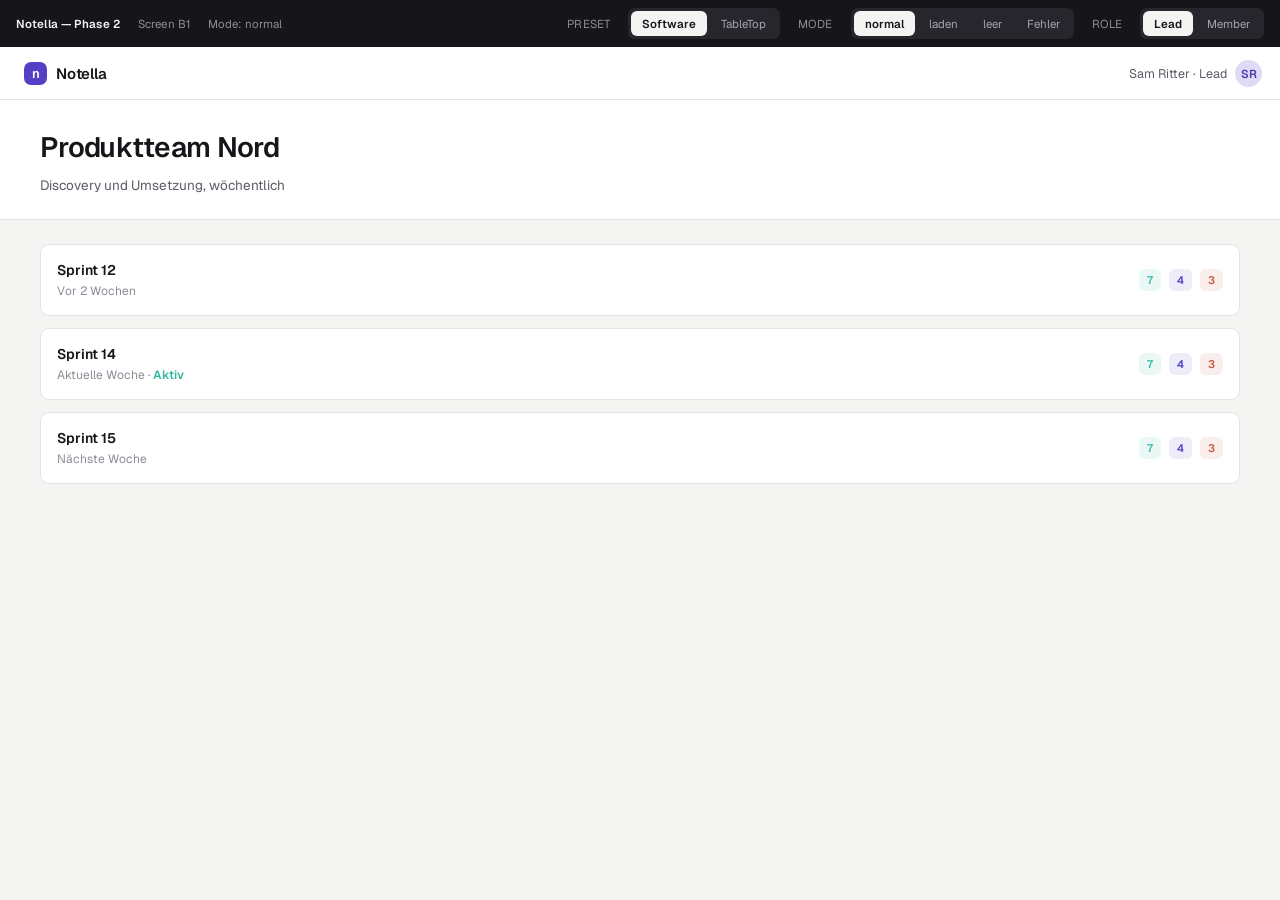
==== Ideas/Notella/Notella Mockup/index.html @ 22b77bf4 "feat: refactor Notella mockup into modular component structure - Split 2014-line monolith into utils" ====
<!DOCTYPE html>
<html lang="de">
<head>
  <meta charset="utf-8">
  <meta name="viewport" content="width=device-width, initial-scale=1">
  <title>Notella Mockup — Phase 2</title>
  
  <!-- Google Fonts -->
  <link rel="preconnect" href="https://fonts.googleapis.com">
  <link href="https://fonts.googleapis.com/css2?family=Geist:wght@300..700&family=Spectral:ital,wght@0,400;0,500;0,600;1,400&display=swap" rel="stylesheet">
  
  <!-- Global Styles -->
  <link rel="stylesheet" href="./styles/global.css">
  
  <!-- Component Styles -->
  <style>
    /* Layout */
    body {
      margin: 0;
      background: #f4f4f2;
    }
    
    .app-container {
      display: flex;
      flex-direction: column;
      height: 100vh;
      overflow: hidden;
    }
    
    .app-header {
      flex: none;
      display: flex;
      align-items: center;
      gap: 14px;
      height: 53px;
      padding: 0 18px;
      background: #fff;
      border-bottom: 1px solid #e4e4e0;
      z-index: 60;
    }
    
    .app-main {
      flex: 1;
      min-height: 0;
      display: flex;
      position: relative;
    }
    
    .app-nav {
      position: relative;
      flex: none;
      width: 52px;
      transition: width 260ms cubic-bezier(.22,.7,.25,1);
      background: #fff;
      border-right: 1px solid #e6e5e0;
      overflow: hidden;
      overflow-y: auto;
      display: flex;
      flex-direction: column;
    }
    
    .app-nav:hover {
      width: 236px;
    }
    
    .app-nav.open {
      width: 236px;
    }
    
    /* Nav content - hide text and badges when collapsed */
    .app-nav .nav-label,
    .app-nav .nav-badge {
      opacity: 0;
      transition: opacity 240ms ease;
    }
    
    .app-nav:hover .nav-label,
    .app-nav:hover .nav-badge,
    .app-nav.open .nav-label,
    .app-nav.open .nav-badge {
      opacity: 1;
    }
    
    /* Nav items */
    .nav-group {
      padding: 10px 0 0 0;
      display: grid;
      gap: 0;
    }
    
    .nav-group-label {
      padding: 0 12px 6px 12px;
      font-size: 10px;
      letter-spacing: 0.09em;
      text-transform: uppercase;
      color: #a3a3ab;
      font-weight: 600;
      white-space: nowrap;
    }
    
    .nav-item {
      padding: 9px 12px 6px 12px;
      font-size: 13px;
      text-align: left;
      border: none;
      background: transparent;
      color: #5a5c66;
      font-weight: 400;
      border-radius: 9px;
      cursor: pointer;
      transition: all 120ms ease;
      display: flex;
      align-items: center;
      gap: 8px;
      min-width: 0;
      margin: 0 6px;
    }
    
    .nav-item:hover {
      background: #f9f8f6;
    }
    
    .nav-item.active {
      background: #f2f0fc;
      color: #16161a;
      font-weight: 600;
    }
    
    .nav-item > span:first-child {
      flex: none;
      width: 12px;
      height: 12px;
      border-radius: 50%;
      background: currentColor;
      opacity: 0.3;
    }
    
    .nav-item.active > span:first-child {
      opacity: 1;
    }
    
    /* Nested items (meetings under work groups) */
    .nav-item-nested {
      padding-left: 40px;
      font-size: 12px;
      color: #7a7f8c;
    }
    
    .nav-item-nested .state-dot {
      width: 8px;
      height: 8px;
      border-radius: 50%;
      flex: none;
    }
    
    .nav-item-nested.active {
      background: #f2f0fc;
      color: #16161a;
    }
    
    /* Collapsible expand arrow */
    .nav-item.collapsible .expand-arrow {
      display: inline-flex;
      font-size: 10px;
      transition: transform 200ms ease;
      flex: none;
    }
    
    .app-content {
      flex: 1;
      min-width: 0;
      position: relative;
      overflow: auto;
      background: #f4f4f2;
    }
    
    .app-screen {
      display: none;
      animation: nfade 200ms ease both;
    }
    
    .app-screen.active {
      display: block;
    }
    
    /* Dev Bar */
    .dev-bar {
      flex: none;
      display: flex;
      align-items: center;
      gap: 18px;
      padding: 8px 16px;
      background: #16161a;
      color: #f4f4f2;
      font-size: 11.5px;
      letter-spacing: 0.01em;
      flex-wrap: wrap;
    }
    
    .dev-bar span {
      white-space: nowrap;
    }
    
    .dev-bar .label {
      color: #8b8d97;
    }
    
    .dev-bar .spacer {
      flex: 1;
    }
    
    .dev-controls {
      display: flex;
      gap: 3px;
      padding: 3px;
      background: #26262c;
      border-radius: 7px;
    }
    
    .dev-controls button {
      padding: 5px 11px;
      border-radius: 6px;
      font-size: 11.5px;
      white-space: nowrap;
      color: #a3a3ab;
      background: transparent;
      border: none;
      cursor: pointer;
      transition: all 120ms ease;
    }
    
    .dev-controls button.active {
      background: #f4f4f2;
      color: #16161a;
      font-weight: 600;
    }
    
    .dev-controls button:hover {
      color: #e4e4e0;
    }
    
    /* Popovers */
    .popover {
      position: fixed;
      background: #fff;
      border: 1px solid #e2e1dc;
      border-radius: 11px;
      box-shadow: 0 16px 40px -18px rgba(22,22,26,0.34);
      animation: nfade 140ms ease both;
      z-index: 90;
      display: none;
    }
    
    .popover.active {
      display: block;
    }
  </style>
</head>
<body>
  <div class="app-container">
    <!-- Dev Bar -->
    <div class="dev-bar">
      <span style="font-weight: 600;">Notella — Phase 2</span>
      <span class="label">Screen <span id="screen-id">B1</span></span>
      <span class="label">Mode: <span id="mode-id">normal</span></span>
      <span class="spacer"></span>
      
      <span class="label">PRESET</span>
      <div class="dev-controls">
        <button class="preset-btn active" data-preset="software">Software</button>
        <button class="preset-btn" data-preset="tabletop">TableTop</button>
      </div>
      
      <span class="label">MODE</span>
      <div class="dev-controls">
        <button class="mode-btn active" data-mode="normal">normal</button>
        <button class="mode-btn" data-mode="loading">laden</button>
        <button class="mode-btn" data-mode="empty">leer</button>
        <button class="mode-btn" data-mode="error">Fehler</button>
      </div>
      
      <span class="label">ROLE</span>
      <div class="dev-controls">
        <button class="role-btn active" data-role="lead">Lead</button>
        <button class="role-btn" data-role="member">Member</button>
      </div>
    </div>
    
    <!-- Header -->
    <div class="app-header">
      <button onclick="app.go('B1')" style="display: flex; align-items: center; gap: 9px; background: none; border: none; cursor: pointer; color: inherit;">
        <span style="width: 23px; height: 23px; border-radius: 7px; background: #5340c4; display: flex; align-items: center; justify-content: center; color: #fff; font-size: 13px; font-weight: 600; line-height: 1;">n</span>
        <span style="font-size: 15px; font-weight: 600; letter-spacing: -0.015em;">Notella</span>
      </button>
      <div id="breadcrumbs" style="flex: 1; display: flex; align-items: center; gap: 2px; padding-left: 6px; border-left: 1px solid #e4e4e0; margin-left: 2px;"></div>
      <div style="display: flex; align-items: center; gap: 8px; padding-left: 4px;">
        <span style="font-size: 12.5px; color: #5a5c66;" id="user-label">Sam Ritter · Lead</span>
        <span style="width: 27px; height: 27px; border-radius: 50%; background: #dedbf6; color: #4a3aad; font-size: 11.5px; font-weight: 600; display: flex; align-items: center; justify-content: center;" id="user-initials">SR</span>
      </div>
    </div>
    
    <!-- Main Content -->
    <div class="app-main">
      <!-- Navigation -->
      <div class="app-nav" id="nav-sidebar">
        <!-- Nav groups will be inserted here -->
      </div>
      
      <!-- Content Area -->
      <div class="app-content" id="content-area">
        <!-- Screens will be inserted here -->
        <div id="screen-B1" class="app-screen active"></div>
        <div id="screen-B2" class="app-screen"></div>
        <div id="screen-B3" class="app-screen"></div>
        <div id="screen-C1" class="app-screen"></div>
        <div id="screen-D2" class="app-screen"></div>
        <div id="screen-D5" class="app-screen"></div>
        <div id="screen-E1" class="app-screen"></div>
        <div id="screen-F3" class="app-screen"></div>
      </div>
    </div>
    
    <!-- Popovers -->
    <div id="mention-popup" class="popover"></div>
    <div id="ai-popup" class="popover"></div>
  </div>
  
  <!-- App Script -->
  <script type="module">
    (async () => {
      try {
        // Import all dependencies
        const [utils, b1, b3, c1, d2, e1] = await Promise.all([
          import('./utils/index.js'),
          import('./components/screenB1.js'),
          import('./components/screenB3.js'),
          import('./components/screenC1.js'),
          import('./components/screenD2.js'),
          import('./components/screenE1.js')
        ]);
        
        const {
          tint, chipSt, markSt, avSt, segSt, createIcon, shapePath,
          checkMention, analyzeAi, insertMention, acceptAi,
          ReviewManager, NavBuilder, ScreenManager,
          screensConfig
        } = utils;
        
        const {
          renderScreenB1, renderScreenB3, renderScreenC1,
          renderScreenD2, renderScreenE1
        } = { 
          renderScreenB1: b1.renderScreenB1,
          renderScreenB3: b3.renderScreenB3,
          renderScreenC1: c1.renderScreenC1,
          renderScreenD2: d2.renderScreenD2,
          renderScreenE1: e1.renderScreenE1
        };
    
    // Main App
    class NotellaMockupApp {
      constructor() {
        this.state = {
          screen: 'B1',
          presetId: 'software',
          role: 'lead',
          mode: 'normal',
          navOpen: false,
          railOpen: false,
          vis: null,
          drawer: false,
          mention: null,
          mentionIdx: 0,
          aiSug: null,
          reviewIdx: 0,
          rf: {},
          log: [],
          undo: null,
          hintOpen: true,
          zoom: 1,
          focus: null,
          hidden: [],
          navExp: {}
        };
        
        this.presets = this.loadPresets();
        this.screens = screensConfig.SCREENS;
        this.reviewMgr = new ReviewManager(this.presets);
        
        this.init();
      }
      
      loadPresets() {
        // Load preset data from original mockup
        return {
          software: {
            id: 'software-project',
            name: 'Software-Projekt',
            version: '1.2',
            t: {
              project: 'Projekt',
              projects: 'Projekte',
              wg: 'Sprint',
              wgs: 'Sprints',
              meeting: 'Meeting',
              meetings: 'Meetings',
              part: 'Teammitglied',
              parts: 'Team',
              canonVerb: 'übernehmen',
              canonNoun: 'Projektwissen'
            },
            d: {
              projectName: 'Produktteam Nord',
              projectDesc: 'Discovery und Umsetzung, wöchentlich',
              wgName: 'Sprint 14',
              meetingTitle: 'Sprint-Planung KW 32',
              meetingDate: 'Mi, 5. August 2026 · 10:00',
              minutes: 24,
              leadName: 'Sam',
              leadFull: 'Sam Ritter',
              me: 'Mira Kant',
              open: 5
            },
            types: [
              { key: 'component', label: 'Komponente', color: '#2fb8a0', shape: 'roundrect', count: 7 },
              { key: 'decision', label: 'Entscheidung', color: '#5340c4', shape: 'diamond', count: 4 },
              { key: 'risk', label: 'Risiko', color: '#c8553d', shape: 'star', count: 3 },
              { key: 'task', label: 'Aufgabe', color: '#3f7fd0', shape: 'pentagon', count: 6 },
              { key: 'teammember', label: 'Teammitglied', color: '#7a7f8c', shape: 'circle', count: 5 }
            ],
            wgs: [
              {
                name: 'Sprint 12',
                live: false,
                meetings: [
                  ['Sprint Review KW 30', 'beendet'],
                  ['Retro & Planning', 'beendet']
                ]
              },
              {
                name: 'Sprint 14',
                live: true,
                meetings: [
                  ['Sprint-Planung KW 32', 'läuft'],
                  ['Daily Standup', 'läuft'],
                  ['Sprint Review', 'geplant']
                ]
              },
              {
                name: 'Sprint 15',
                live: false,
                meetings: [
                  ['Planning Session', 'geplant']
                ]
              }
            ],
            review: []
          },
          tabletop: {
            id: 'tabletop-project',
            name: 'TableTop-Projekt',
            version: '1.0',
            t: {
              project: 'Kampagne',
              projects: 'Kampagnen',
              wg: 'Spieltag',
              wgs: 'Spieltage',
              meeting: 'Session',
              meetings: 'Sessions',
              part: 'Spieler',
              parts: 'Spieler',
              canonVerb: 'kanonisieren',
              canonNoun: 'Weltwissen'
            },
            d: {
              projectName: 'Aethermoor',
              projectDesc: 'D&D 5e Kampagne',
              wgName: 'Staffel 1',
              meetingTitle: 'Session 12',
              meetingDate: 'So, 10. August 2026 · 20:00',
              minutes: 156,
              leadName: 'Nils',
              leadFull: 'Nils Vogt',
              me: 'Timo Beck',
              open: 8
            },
            types: [
              { key: 'npc', label: 'NSC', color: '#ff6b6b', shape: 'circle', count: 12 },
              { key: 'poi', label: 'Ort', color: '#4ecdc4', shape: 'roundrect', count: 8 },
              { key: 'faction', label: 'Fraktion', color: '#ffd93d', shape: 'hexagon', count: 5 },
              { key: 'item', label: 'Gegenstand', color: '#a8e6cf', shape: 'diamond', count: 15 },
              { key: 'event', label: 'Ereignis', color: '#ff8c94', shape: 'star', count: 6 }
            ],
            wgs: [
              {
                name: 'Staffel 1',
                live: true,
                meetings: [
                  ['Session 12', 'läuft'],
                  ['Session 13', 'geplant'],
                  ['Session 14', 'geplant']
                ]
              },
              {
                name: 'Staffel 2',
                live: false,
                meetings: [
                  ['Session 1', 'geplant']
                ]
              }
            ],
            review: []
          }
        };
      }
      
      init() {
        this.setupEventListeners();
        this.render();
      }
      
      setupEventListeners() {
        // Preset buttons
        document.querySelectorAll('.preset-btn').forEach(btn => {
          btn.addEventListener('click', (e) => {
            document.querySelectorAll('.preset-btn').forEach(b => b.classList.remove('active'));
            e.target.classList.add('active');
            this.setState({ presetId: e.target.dataset.preset });
          });
        });
        
        // Mode buttons
        document.querySelectorAll('.mode-btn').forEach(btn => {
          btn.addEventListener('click', (e) => {
            document.querySelectorAll('.mode-btn').forEach(b => b.classList.remove('active'));
            e.target.classList.add('active');
            this.setState({ mode: e.target.dataset.mode });
          });
        });
        
        // Role buttons
        document.querySelectorAll('.role-btn').forEach(btn => {
          btn.addEventListener('click', (e) => {
            document.querySelectorAll('.role-btn').forEach(b => b.classList.remove('active'));
            e.target.classList.add('active');
            this.setState({ role: e.target.dataset.role });
          });
        });
        
        // Nav toggle
        document.addEventListener('keydown', (e) => {
          if (e.key === 'Escape') {
            this.setState({ mention: null, drawer: false });
          }
        });
      }
      
      setState(updates) {
        this.state = { ...this.state, ...updates };
        this.render();
      }
      
      go(screen) {
        this.setState({ screen, mention: null, drawer: false });
      }
      
      render() {
        this.renderHeader();
        this.renderNav();
        this.renderScreen();
      }
      
      renderHeader() {
        const preset = this.presets[this.state.presetId];
        document.getElementById('screen-id').textContent = this.state.screen;
        document.getElementById('mode-id').textContent = this.state.mode;
        document.getElementById('user-label').textContent = this.state.role === 'lead'
          ? `${preset.d.leadFull} · Lead`
          : `${preset.d.me} · Member`;
      }
      
      renderNav() {
        const preset = this.presets[this.state.presetId];
        const isLead = this.state.role === 'lead';
        const currentScreen = this.screens[this.state.screen];
        const chrome = currentScreen ? currentScreen.chrome : 'start';
        
        const navSidebar = document.getElementById('nav-sidebar');
        
        // Hide sidebar for 'start' chrome screens (B1, B2, etc.)
        if (chrome === 'start') {
          navSidebar.style.display = 'none';
          navSidebar.classList.remove('open');
          return;
        }
        
        navSidebar.style.display = 'flex';
        
        // For 'orient' chrome, automatically open the sidebar
        // For 'focus' chrome, keep it collapsed (icon-only) until hover
        if (chrome === 'orient') {
          navSidebar.classList.add('open');
        } else if (chrome === 'focus') {
          navSidebar.classList.remove('open');
        }
        
        const navGroups = NavBuilder.buildNavGroups(preset, this.state, isLead);
        
        let html = '';
        navGroups.forEach((group) => {
          html += `
            <div class="nav-group">
              <div class="nav-group-label">${group.label}</div>
              ${group.items.map((item, idx) => {
                if (item.isCollapsible) {
                  return `
                    <button class="nav-item ${item.on ? 'active' : ''} collapsible" onclick="app.toggleCollapsible('${item.label}', event)" title="${item.label}">
                      <span class="expand-arrow" style="transform: ${item.open ? 'rotate(0deg)' : 'rotate(-90deg)'};">▼</span>
                      <span class="nav-label">${item.label}</span>
                      ${item.badge ? `<span class="nav-badge">${item.badge}</span>` : ''}
                    </button>
                  `;
                } else if (item.depth === 0 && !item.isCollapsible) {
                  return `
                    <button class="nav-item ${item.on ? 'active' : ''}" onclick="app.go('${item.screen}')" title="${item.label}">
                      <span></span>
                      <span class="nav-label">${item.label}</span>
                      ${item.badge ? `<span class="nav-badge">${item.badge}</span>` : ''}
                    </button>
                  `;
                } else if (item.depth === 1) {
                  return `
                    <button class="nav-item nav-item-nested ${item.on ? 'active' : ''}" onclick="app.go('${item.screen}')" title="${item.label}">
                      <span class="state-dot" style="background: ${item.state === 'beendet' ? '#d1d0ca' : item.state === 'läuft' ? '#2fb8a0' : '#a3a3ab'}; opacity: 0.6;"></span>
                      <span class="nav-label">${item.label}</span>
                      ${item.badge ? `<span class="nav-badge">${item.badge}</span>` : ''}
                    </button>
                  `;
                } else {
                  return `
                    <button class="nav-item ${item.on ? 'active' : ''}" onclick="app.go('${item.screen}')" title="${item.label}">
                      <span></span>
                      <span class="nav-label">${item.label}</span>
                      ${item.badge ? `<span class="nav-badge">${item.badge}</span>` : ''}
                    </button>
                  `;
                }
              }).join('')}
            </div>
          `;
        });
        
        navSidebar.innerHTML = html;
        
        // Manage hover event listeners based on chrome type
        // First, remove any old listeners
        const newNavBar = navSidebar.cloneNode(true);
        navSidebar.parentNode.replaceChild(newNavBar, navSidebar);
        const freshNavSidebar = document.getElementById('nav-sidebar');
        
        // Add listeners only for focus chrome
        if (chrome === 'focus') {
          freshNavSidebar.addEventListener('mouseenter', () => {
            freshNavSidebar.classList.add('open');
          });
          freshNavSidebar.addEventListener('mouseleave', () => {
            freshNavSidebar.classList.remove('open');
          });
        }
      }
      
      toggleCollapsible(label, event) {
        event.preventDefault();
        const newState = {
          navExp: Object.assign({}, this.state.navExp, {
            [label]: !this.state.navExp[label]
          })
        };
        this.setState(newState);
      }
      
      renderScreen() {
        const preset = this.presets[this.state.presetId];
        const screenId = this.state.screen;
        
        // Hide all screens
        document.querySelectorAll('.app-screen').forEach(s => s.classList.remove('active'));
        
        // Show current screen
        const screenEl = document.getElementById(`screen-${screenId}`);
        if (screenEl) {
          screenEl.classList.add('active');
          
          // Render screen content
          switch(screenId) {
            case 'B1':
              screenEl.innerHTML = renderScreenB1(preset, this.state);
              break;
            case 'B3':
              screenEl.innerHTML = renderScreenB3(preset, this.state);
              break;
            case 'C1':
              screenEl.innerHTML = renderScreenC1(preset, this.state);
              break;
            case 'D2':
              screenEl.innerHTML = renderScreenD2(preset, this.state);
              break;
            case 'E1':
              screenEl.innerHTML = renderScreenE1(preset, this.state, this.reviewMgr);
              break;
            default:
              screenEl.innerHTML = '<div style="padding: 40px; text-align: center;"><p>Screen ' + screenId + ' - Coming soon</p></div>';
          }
        }
      }
    }
    
        // Initialize app
        window.app = new NotellaMockupApp();
        console.log('Notella Mockup initialized successfully');
        
      } catch(err) {
        console.error('Fatal initialization error:', err);
        document.getElementById('content-area').innerHTML = `
          <div style="padding: 40px; text-align: center; color: #c8553d;">
            <h2>Error loading application</h2>
            <p style="font-size: 12px; color: #8b8d97;">${err.message}</p>
          </div>
        `;
      }
    })();
  </script>
</body>
</html>
---- Ideas/Notella/Notella Mockup/styles/global.css ----
/* Global resets and base styles */
* {
  box-sizing: border-box;
}

body {
  margin: 0;
  background: #f4f4f2;
  font-family: Geist, ui-sans-serif, system-ui, sans-serif;
  color: #16161a;
  -webkit-font-smoothing: antialiased;
}

button {
  font: inherit;
  color: inherit;
  cursor: pointer;
  border: 0;
  background: none;
  text-align: left;
}

input,
textarea,
select {
  font: inherit;
  color: inherit;
}

a {
  color: #5340c4;
  text-decoration: none;
}

a:hover {
  color: #3b2b9e;
}

::selection {
  background: #ded8fb;
}

[contenteditable]:focus {
  outline: none;
}

/* Animations */
@keyframes npulse {
  0%,
  100% {
    opacity: 0.35;
    transform: scale(0.85);
  }
  50% {
    opacity: 1;
    transform: scale(1);
  }
}

@keyframes nslide {
  from {
    transform: translateX(22px);
    opacity: 0;
  }
  to {
    transform: translateX(0);
    opacity: 1;
  }
}

@keyframes nfade {
  from {
    opacity: 0;
    transform: translateY(6px);
  }
  to {
    opacity: 1;
    transform: translateY(0);
  }
}

@keyframes nsvgin {
  from {
    opacity: 0;
  }
  to {
    opacity: 1;
  }
}

@keyframes nshim {
  0% {
    background-position: -360px 0;
  }
  100% {
    background-position: 360px 0;
  }
}
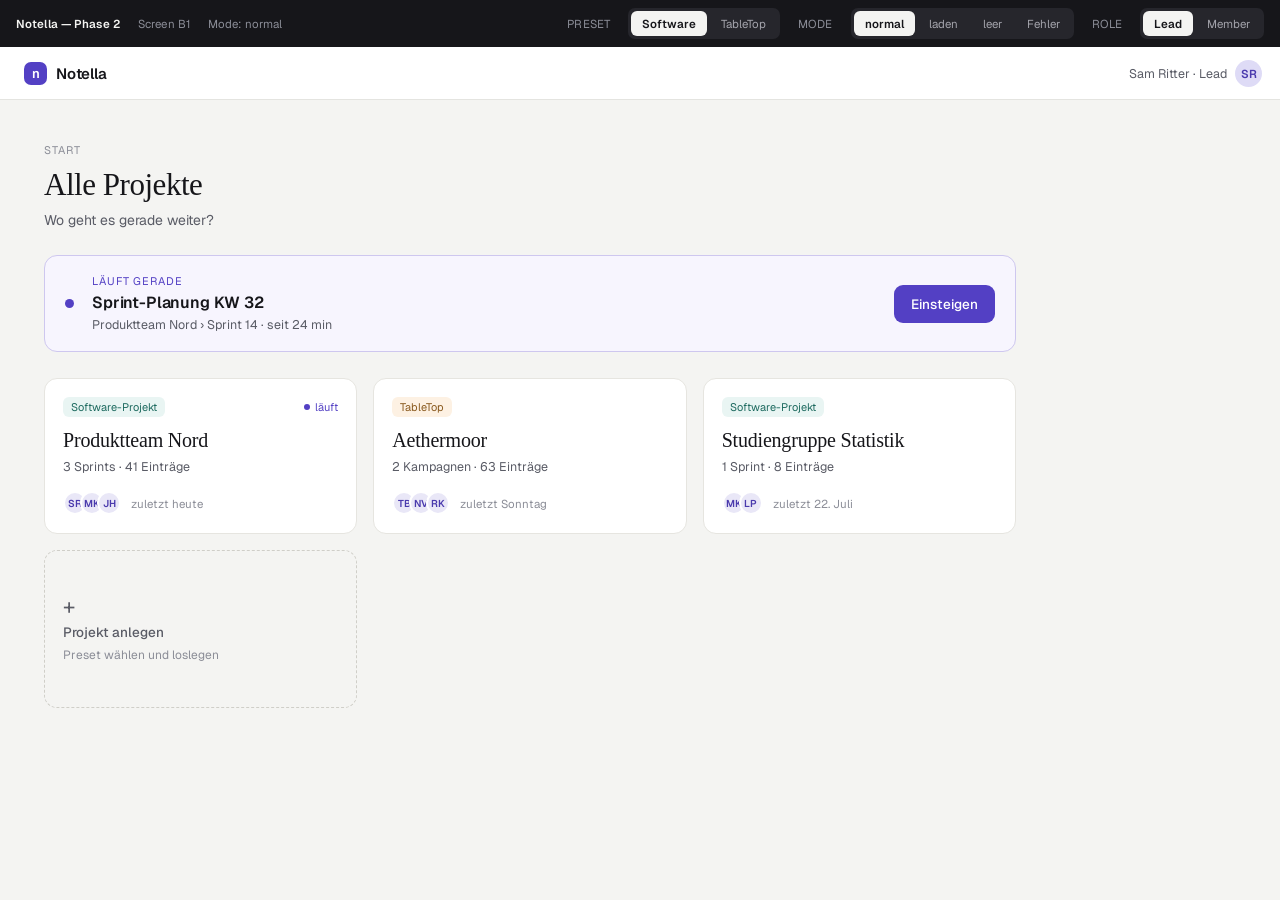
==== commit fd83e7ee: "fix: correct B1 landing page and B3 sprint navigation - B1 now shows all projects list (cross-preset" ====
--- a/Ideas/Notella/Notella Mockup/index.html
+++ b/Ideas/Notella/Notella Mockup/index.html
@@ -432,6 +432,7 @@
               {
                 name: 'Sprint 12',
                 live: false,
+                av: ['SR', 'MK', 'JH'],
                 meetings: [
                   ['Sprint Review KW 30', 'beendet'],
                   ['Retro & Planning', 'beendet']
@@ -440,6 +441,7 @@
               {
                 name: 'Sprint 14',
                 live: true,
+                av: ['SR', 'MK', 'JH', 'LP'],
                 meetings: [
                   ['Sprint-Planung KW 32', 'läuft'],
                   ['Daily Standup', 'läuft'],
@@ -449,10 +451,16 @@
               {
                 name: 'Sprint 15',
                 live: false,
+                av: ['MK', 'LP'],
                 meetings: [
                   ['Planning Session', 'geplant']
                 ]
               }
+            ],
+            projects: [
+              { name: 'Produktteam Nord', preset: 'Software-Projekt', meta: '3 Sprints · 41 Einträge', activity: 'zuletzt heute', live: true, av: ['SR', 'MK', 'JH'] },
+              { name: 'Aethermoor', preset: 'TableTop', meta: '2 Kampagnen · 63 Einträge', activity: 'zuletzt Sonntag', live: false, av: ['TB', 'NV', 'RK'] },
+              { name: 'Studiengruppe Statistik', preset: 'Software-Projekt', meta: '1 Sprint · 8 Einträge', activity: 'zuletzt 22. Juli', live: false, av: ['MK', 'LP'] }
             ],
             review: []
           },
@@ -495,19 +503,34 @@
               {
                 name: 'Staffel 1',
                 live: true,
+                av: ['NV', 'RK', 'TB', 'MB'],
                 meetings: [
-                  ['Session 12', 'läuft'],
-                  ['Session 13', 'geplant'],
-                  ['Session 14', 'geplant']
+                  ['Session 12 — Der Rat von Falkenstein', 'läuft'],
+                  ['Session 11 — Die Möwenbucht', 'beendet'],
+                  ['Session 13', 'geplant']
                 ]
               },
               {
-                name: 'Staffel 2',
+                name: 'Die Binnenreiche',
                 live: false,
+                av: ['NV', 'RK'],
                 meetings: [
-                  ['Session 1', 'geplant']
+                  ['Session 7 — Abschied von Ravenlicht', 'beendet']
+                ]
+              },
+              {
+                name: 'One-Shot: Der Aschewald',
+                live: false,
+                av: ['NV', 'TB'],
+                meetings: [
+                  ['Der Aschewald', 'geplant']
                 ]
               }
+            ],
+            projects: [
+              { name: 'Aethermoor', preset: 'TableTop', meta: '2 Kampagnen · 63 Einträge', activity: 'zuletzt heute', live: true, av: ['NV', 'RK', 'TB'] },
+              { name: 'Die Feste Ravenlicht', preset: 'TableTop', meta: '1 Kampagne · 21 Einträge', activity: 'zuletzt 12. Juni', live: false, av: ['NV', 'MB'] },
+              { name: 'Produktteam Nord', preset: 'Software-Projekt', meta: '3 Sprints · 41 Einträge', activity: 'zuletzt heute', live: false, av: ['SR', 'MK'] }
             ],
             review: []
           }
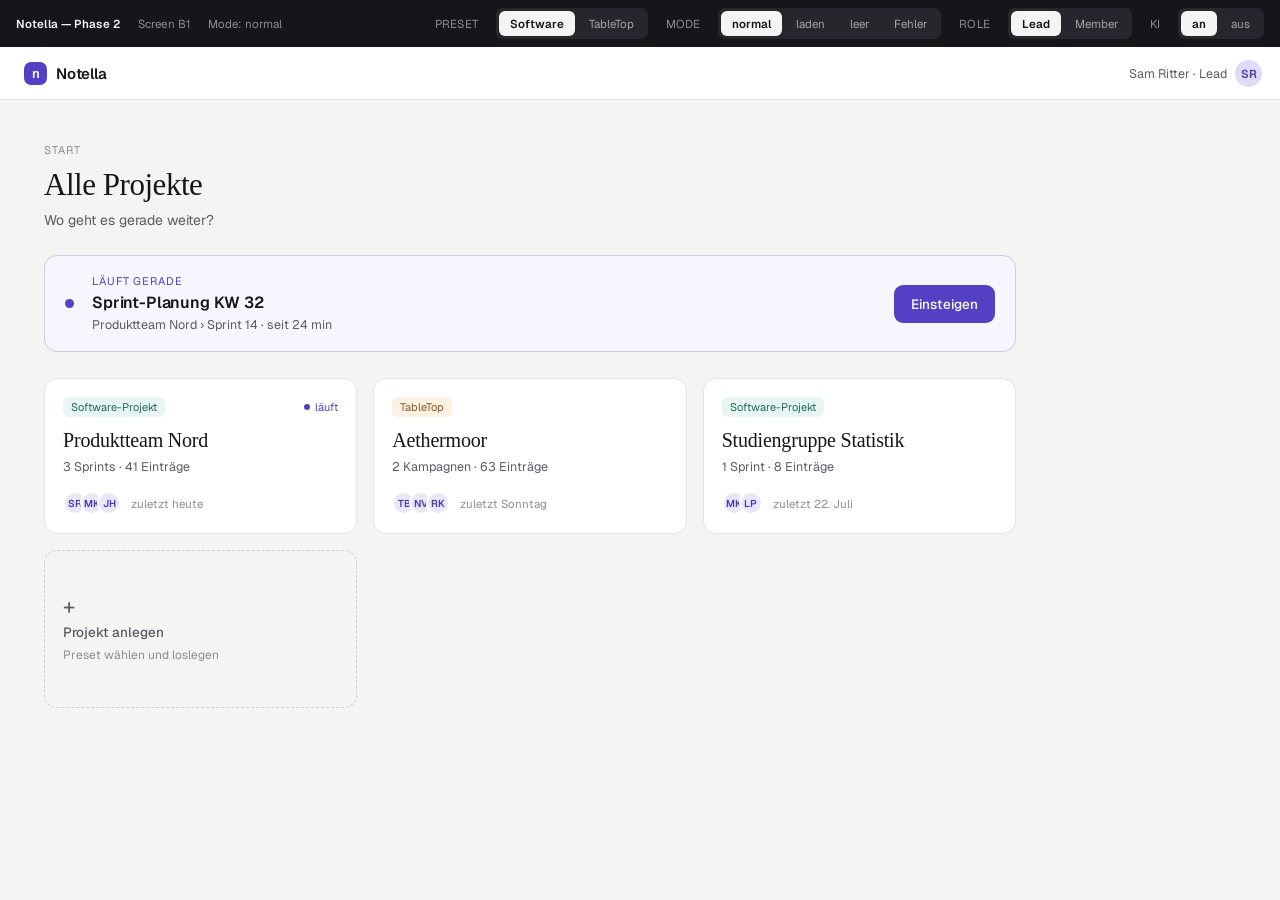
==== commit d40ec322: "feat: make the editor overlays in C1 do their job @-mention only ever matched preset type names, so " ====
--- a/Ideas/Notella/Notella Mockup/index.html
+++ b/Ideas/Notella/Notella Mockup/index.html
@@ -4,273 +4,31 @@
   <meta charset="utf-8">
   <meta name="viewport" content="width=device-width, initial-scale=1">
   <title>Notella Mockup — Phase 2</title>
-  
-  <!-- Google Fonts -->
+
   <link rel="preconnect" href="https://fonts.googleapis.com">
   <link href="https://fonts.googleapis.com/css2?family=Geist:wght@300..700&family=Spectral:ital,wght@0,400;0,500;0,600;1,400&display=swap" rel="stylesheet">
-  
-  <!-- Global Styles -->
+
   <link rel="stylesheet" href="./styles/global.css">
-  
-  <!-- Component Styles -->
-  <style>
-    /* Layout */
-    body {
-      margin: 0;
-      background: #f4f4f2;
-    }
-    
-    .app-container {
-      display: flex;
-      flex-direction: column;
-      height: 100vh;
-      overflow: hidden;
-    }
-    
-    .app-header {
-      flex: none;
-      display: flex;
-      align-items: center;
-      gap: 14px;
-      height: 53px;
-      padding: 0 18px;
-      background: #fff;
-      border-bottom: 1px solid #e4e4e0;
-      z-index: 60;
-    }
-    
-    .app-main {
-      flex: 1;
-      min-height: 0;
-      display: flex;
-      position: relative;
-    }
-    
-    .app-nav {
-      position: relative;
-      flex: none;
-      width: 52px;
-      transition: width 260ms cubic-bezier(.22,.7,.25,1);
-      background: #fff;
-      border-right: 1px solid #e6e5e0;
-      overflow: hidden;
-      overflow-y: auto;
-      display: flex;
-      flex-direction: column;
-    }
-    
-    .app-nav:hover {
-      width: 236px;
-    }
-    
-    .app-nav.open {
-      width: 236px;
-    }
-    
-    /* Nav content - hide text and badges when collapsed */
-    .app-nav .nav-label,
-    .app-nav .nav-badge {
-      opacity: 0;
-      transition: opacity 240ms ease;
-    }
-    
-    .app-nav:hover .nav-label,
-    .app-nav:hover .nav-badge,
-    .app-nav.open .nav-label,
-    .app-nav.open .nav-badge {
-      opacity: 1;
-    }
-    
-    /* Nav items */
-    .nav-group {
-      padding: 10px 0 0 0;
-      display: grid;
-      gap: 0;
-    }
-    
-    .nav-group-label {
-      padding: 0 12px 6px 12px;
-      font-size: 10px;
-      letter-spacing: 0.09em;
-      text-transform: uppercase;
-      color: #a3a3ab;
-      font-weight: 600;
-      white-space: nowrap;
-    }
-    
-    .nav-item {
-      padding: 9px 12px 6px 12px;
-      font-size: 13px;
-      text-align: left;
-      border: none;
-      background: transparent;
-      color: #5a5c66;
-      font-weight: 400;
-      border-radius: 9px;
-      cursor: pointer;
-      transition: all 120ms ease;
-      display: flex;
-      align-items: center;
-      gap: 8px;
-      min-width: 0;
-      margin: 0 6px;
-    }
-    
-    .nav-item:hover {
-      background: #f9f8f6;
-    }
-    
-    .nav-item.active {
-      background: #f2f0fc;
-      color: #16161a;
-      font-weight: 600;
-    }
-    
-    .nav-item > span:first-child {
-      flex: none;
-      width: 12px;
-      height: 12px;
-      border-radius: 50%;
-      background: currentColor;
-      opacity: 0.3;
-    }
-    
-    .nav-item.active > span:first-child {
-      opacity: 1;
-    }
-    
-    /* Nested items (meetings under work groups) */
-    .nav-item-nested {
-      padding-left: 40px;
-      font-size: 12px;
-      color: #7a7f8c;
-    }
-    
-    .nav-item-nested .state-dot {
-      width: 8px;
-      height: 8px;
-      border-radius: 50%;
-      flex: none;
-    }
-    
-    .nav-item-nested.active {
-      background: #f2f0fc;
-      color: #16161a;
-    }
-    
-    /* Collapsible expand arrow */
-    .nav-item.collapsible .expand-arrow {
-      display: inline-flex;
-      font-size: 10px;
-      transition: transform 200ms ease;
-      flex: none;
-    }
-    
-    .app-content {
-      flex: 1;
-      min-width: 0;
-      position: relative;
-      overflow: auto;
-      background: #f4f4f2;
-    }
-    
-    .app-screen {
-      display: none;
-      animation: nfade 200ms ease both;
-    }
-    
-    .app-screen.active {
-      display: block;
-    }
-    
-    /* Dev Bar */
-    .dev-bar {
-      flex: none;
-      display: flex;
-      align-items: center;
-      gap: 18px;
-      padding: 8px 16px;
-      background: #16161a;
-      color: #f4f4f2;
-      font-size: 11.5px;
-      letter-spacing: 0.01em;
-      flex-wrap: wrap;
-    }
-    
-    .dev-bar span {
-      white-space: nowrap;
-    }
-    
-    .dev-bar .label {
-      color: #8b8d97;
-    }
-    
-    .dev-bar .spacer {
-      flex: 1;
-    }
-    
-    .dev-controls {
-      display: flex;
-      gap: 3px;
-      padding: 3px;
-      background: #26262c;
-      border-radius: 7px;
-    }
-    
-    .dev-controls button {
-      padding: 5px 11px;
-      border-radius: 6px;
-      font-size: 11.5px;
-      white-space: nowrap;
-      color: #a3a3ab;
-      background: transparent;
-      border: none;
-      cursor: pointer;
-      transition: all 120ms ease;
-    }
-    
-    .dev-controls button.active {
-      background: #f4f4f2;
-      color: #16161a;
-      font-weight: 600;
-    }
-    
-    .dev-controls button:hover {
-      color: #e4e4e0;
-    }
-    
-    /* Popovers */
-    .popover {
-      position: fixed;
-      background: #fff;
-      border: 1px solid #e2e1dc;
-      border-radius: 11px;
-      box-shadow: 0 16px 40px -18px rgba(22,22,26,0.34);
-      animation: nfade 140ms ease both;
-      z-index: 90;
-      display: none;
-    }
-    
-    .popover.active {
-      display: block;
-    }
-  </style>
+  <link rel="stylesheet" href="./styles/layout.css">
+  <link rel="stylesheet" href="./styles/nav.css">
+  <link rel="stylesheet" href="./styles/devbar.css">
 </head>
 <body>
   <div class="app-container">
-    <!-- Dev Bar -->
+
+    <!-- Entwickler-Leiste: Preset, Demo-Modus und Rolle umschalten -->
     <div class="dev-bar">
-      <span style="font-weight: 600;">Notella — Phase 2</span>
+      <span class="title">Notella — Phase 2</span>
       <span class="label">Screen <span id="screen-id">B1</span></span>
       <span class="label">Mode: <span id="mode-id">normal</span></span>
       <span class="spacer"></span>
-      
+
       <span class="label">PRESET</span>
       <div class="dev-controls">
         <button class="preset-btn active" data-preset="software">Software</button>
         <button class="preset-btn" data-preset="tabletop">TableTop</button>
       </div>
-      
+
       <span class="label">MODE</span>
       <div class="dev-controls">
         <button class="mode-btn active" data-mode="normal">normal</button>
@@ -278,480 +36,45 @@
         <button class="mode-btn" data-mode="empty">leer</button>
         <button class="mode-btn" data-mode="error">Fehler</button>
       </div>
-      
+
       <span class="label">ROLE</span>
       <div class="dev-controls">
         <button class="role-btn active" data-role="lead">Lead</button>
         <button class="role-btn" data-role="member">Member</button>
       </div>
-    </div>
-    
-    <!-- Header -->
-    <div class="app-header">
-      <button onclick="app.go('B1')" style="display: flex; align-items: center; gap: 9px; background: none; border: none; cursor: pointer; color: inherit;">
-        <span style="width: 23px; height: 23px; border-radius: 7px; background: #5340c4; display: flex; align-items: center; justify-content: center; color: #fff; font-size: 13px; font-weight: 600; line-height: 1;">n</span>
-        <span style="font-size: 15px; font-weight: 600; letter-spacing: -0.015em;">Notella</span>
-      </button>
-      <div id="breadcrumbs" style="flex: 1; display: flex; align-items: center; gap: 2px; padding-left: 6px; border-left: 1px solid #e4e4e0; margin-left: 2px;"></div>
-      <div style="display: flex; align-items: center; gap: 8px; padding-left: 4px;">
-        <span style="font-size: 12.5px; color: #5a5c66;" id="user-label">Sam Ritter · Lead</span>
-        <span style="width: 27px; height: 27px; border-radius: 50%; background: #dedbf6; color: #4a3aad; font-size: 11.5px; font-weight: 600; display: flex; align-items: center; justify-content: center;" id="user-initials">SR</span>
+
+      <span class="label">KI</span>
+      <div class="dev-controls">
+        <button class="ai-btn active" data-ai="on">an</button>
+        <button class="ai-btn" data-ai="off">aus</button>
       </div>
     </div>
-    
-    <!-- Main Content -->
-    <div class="app-main">
-      <!-- Navigation -->
-      <div class="app-nav" id="nav-sidebar">
-        <!-- Nav groups will be inserted here -->
-      </div>
-      
-      <!-- Content Area -->
-      <div class="app-content" id="content-area">
-        <!-- Screens will be inserted here -->
-        <div id="screen-B1" class="app-screen active"></div>
-        <div id="screen-B2" class="app-screen"></div>
-        <div id="screen-B3" class="app-screen"></div>
-        <div id="screen-C1" class="app-screen"></div>
-        <div id="screen-D2" class="app-screen"></div>
-        <div id="screen-D5" class="app-screen"></div>
-        <div id="screen-E1" class="app-screen"></div>
-        <div id="screen-F3" class="app-screen"></div>
+
+    <!-- Kopfzeile -->
+    <div class="app-header">
+      <button class="app-brand" onclick="app.go('B1')">
+        <span class="app-brand-mark">n</span>
+        <span class="app-brand-name">Notella</span>
+      </button>
+      <div class="app-breadcrumbs" id="breadcrumbs"></div>
+      <div class="app-user">
+        <span class="app-user-label" id="user-label">Sam Ritter · Lead</span>
+        <span class="app-user-avatar" id="user-initials">SR</span>
       </div>
     </div>
-    
-    <!-- Popovers -->
-    <div id="mention-popup" class="popover"></div>
-    <div id="ai-popup" class="popover"></div>
+
+    <!-- Arbeitsbereich: Navigation und Screen-Bühne werden zur Laufzeit gefüllt -->
+    <div class="app-main">
+      <div class="app-nav" id="nav-sidebar"></div>
+      <div class="app-content" id="content-area"></div>
+    </div>
+
+    <!-- Popover-Ziele (Position und Inhalt kommen aus den Komponenten) -->
+    <div class="popover" id="mention-popup"></div>
+    <div class="popover" id="ai-popup"></div>
+
   </div>
-  
-  <!-- App Script -->
-  <script type="module">
-    (async () => {
-      try {
-        // Import all dependencies
-        const [utils, b1, b3, c1, d2, e1] = await Promise.all([
-          import('./utils/index.js'),
-          import('./components/screenB1.js'),
-          import('./components/screenB3.js'),
-          import('./components/screenC1.js'),
-          import('./components/screenD2.js'),
-          import('./components/screenE1.js')
-        ]);
-        
-        const {
-          tint, chipSt, markSt, avSt, segSt, createIcon, shapePath,
-          checkMention, analyzeAi, insertMention, acceptAi,
-          ReviewManager, NavBuilder, ScreenManager,
-          screensConfig
-        } = utils;
-        
-        const {
-          renderScreenB1, renderScreenB3, renderScreenC1,
-          renderScreenD2, renderScreenE1
-        } = { 
-          renderScreenB1: b1.renderScreenB1,
-          renderScreenB3: b3.renderScreenB3,
-          renderScreenC1: c1.renderScreenC1,
-          renderScreenD2: d2.renderScreenD2,
-          renderScreenE1: e1.renderScreenE1
-        };
-    
-    // Main App
-    class NotellaMockupApp {
-      constructor() {
-        this.state = {
-          screen: 'B1',
-          presetId: 'software',
-          role: 'lead',
-          mode: 'normal',
-          navOpen: false,
-          railOpen: false,
-          vis: null,
-          drawer: false,
-          mention: null,
-          mentionIdx: 0,
-          aiSug: null,
-          reviewIdx: 0,
-          rf: {},
-          log: [],
-          undo: null,
-          hintOpen: true,
-          zoom: 1,
-          focus: null,
-          hidden: [],
-          navExp: {}
-        };
-        
-        this.presets = this.loadPresets();
-        this.screens = screensConfig.SCREENS;
-        this.reviewMgr = new ReviewManager(this.presets);
-        
-        this.init();
-      }
-      
-      loadPresets() {
-        // Load preset data from original mockup
-        return {
-          software: {
-            id: 'software-project',
-            name: 'Software-Projekt',
-            version: '1.2',
-            t: {
-              project: 'Projekt',
-              projects: 'Projekte',
-              wg: 'Sprint',
-              wgs: 'Sprints',
-              meeting: 'Meeting',
-              meetings: 'Meetings',
-              part: 'Teammitglied',
-              parts: 'Team',
-              canonVerb: 'übernehmen',
-              canonNoun: 'Projektwissen'
-            },
-            d: {
-              projectName: 'Produktteam Nord',
-              projectDesc: 'Discovery und Umsetzung, wöchentlich',
-              wgName: 'Sprint 14',
-              meetingTitle: 'Sprint-Planung KW 32',
-              meetingDate: 'Mi, 5. August 2026 · 10:00',
-              minutes: 24,
-              leadName: 'Sam',
-              leadFull: 'Sam Ritter',
-              me: 'Mira Kant',
-              open: 5
-            },
-            types: [
-              { key: 'component', label: 'Komponente', color: '#2fb8a0', shape: 'roundrect', count: 7 },
-              { key: 'decision', label: 'Entscheidung', color: '#5340c4', shape: 'diamond', count: 4 },
-              { key: 'risk', label: 'Risiko', color: '#c8553d', shape: 'star', count: 3 },
-              { key: 'task', label: 'Aufgabe', color: '#3f7fd0', shape: 'pentagon', count: 6 },
-              { key: 'teammember', label: 'Teammitglied', color: '#7a7f8c', shape: 'circle', count: 5 }
-            ],
-            wgs: [
-              {
-                name: 'Sprint 12',
-                live: false,
-                av: ['SR', 'MK', 'JH'],
-                meetings: [
-                  ['Sprint Review KW 30', 'beendet'],
-                  ['Retro & Planning', 'beendet']
-                ]
-              },
-              {
-                name: 'Sprint 14',
-                live: true,
-                av: ['SR', 'MK', 'JH', 'LP'],
-                meetings: [
-                  ['Sprint-Planung KW 32', 'läuft'],
-                  ['Daily Standup', 'läuft'],
-                  ['Sprint Review', 'geplant']
-                ]
-              },
-              {
-                name: 'Sprint 15',
-                live: false,
-                av: ['MK', 'LP'],
-                meetings: [
-                  ['Planning Session', 'geplant']
-                ]
-              }
-            ],
-            projects: [
-              { name: 'Produktteam Nord', preset: 'Software-Projekt', meta: '3 Sprints · 41 Einträge', activity: 'zuletzt heute', live: true, av: ['SR', 'MK', 'JH'] },
-              { name: 'Aethermoor', preset: 'TableTop', meta: '2 Kampagnen · 63 Einträge', activity: 'zuletzt Sonntag', live: false, av: ['TB', 'NV', 'RK'] },
-              { name: 'Studiengruppe Statistik', preset: 'Software-Projekt', meta: '1 Sprint · 8 Einträge', activity: 'zuletzt 22. Juli', live: false, av: ['MK', 'LP'] }
-            ],
-            review: []
-          },
-          tabletop: {
-            id: 'tabletop-project',
-            name: 'TableTop-Projekt',
-            version: '1.0',
-            t: {
-              project: 'Kampagne',
-              projects: 'Kampagnen',
-              wg: 'Spieltag',
-              wgs: 'Spieltage',
-              meeting: 'Session',
-              meetings: 'Sessions',
-              part: 'Spieler',
-              parts: 'Spieler',
-              canonVerb: 'kanonisieren',
-              canonNoun: 'Weltwissen'
-            },
-            d: {
-              projectName: 'Aethermoor',
-              projectDesc: 'D&D 5e Kampagne',
-              wgName: 'Staffel 1',
-              meetingTitle: 'Session 12',
-              meetingDate: 'So, 10. August 2026 · 20:00',
-              minutes: 156,
-              leadName: 'Nils',
-              leadFull: 'Nils Vogt',
-              me: 'Timo Beck',
-              open: 8
-            },
-            types: [
-              { key: 'npc', label: 'NSC', color: '#ff6b6b', shape: 'circle', count: 12 },
-              { key: 'poi', label: 'Ort', color: '#4ecdc4', shape: 'roundrect', count: 8 },
-              { key: 'faction', label: 'Fraktion', color: '#ffd93d', shape: 'hexagon', count: 5 },
-              { key: 'item', label: 'Gegenstand', color: '#a8e6cf', shape: 'diamond', count: 15 },
-              { key: 'event', label: 'Ereignis', color: '#ff8c94', shape: 'star', count: 6 }
-            ],
-            wgs: [
-              {
-                name: 'Staffel 1',
-                live: true,
-                av: ['NV', 'RK', 'TB', 'MB'],
-                meetings: [
-                  ['Session 12 — Der Rat von Falkenstein', 'läuft'],
-                  ['Session 11 — Die Möwenbucht', 'beendet'],
-                  ['Session 13', 'geplant']
-                ]
-              },
-              {
-                name: 'Die Binnenreiche',
-                live: false,
-                av: ['NV', 'RK'],
-                meetings: [
-                  ['Session 7 — Abschied von Ravenlicht', 'beendet']
-                ]
-              },
-              {
-                name: 'One-Shot: Der Aschewald',
-                live: false,
-                av: ['NV', 'TB'],
-                meetings: [
-                  ['Der Aschewald', 'geplant']
-                ]
-              }
-            ],
-            projects: [
-              { name: 'Aethermoor', preset: 'TableTop', meta: '2 Kampagnen · 63 Einträge', activity: 'zuletzt heute', live: true, av: ['NV', 'RK', 'TB'] },
-              { name: 'Die Feste Ravenlicht', preset: 'TableTop', meta: '1 Kampagne · 21 Einträge', activity: 'zuletzt 12. Juni', live: false, av: ['NV', 'MB'] },
-              { name: 'Produktteam Nord', preset: 'Software-Projekt', meta: '3 Sprints · 41 Einträge', activity: 'zuletzt heute', live: false, av: ['SR', 'MK'] }
-            ],
-            review: []
-          }
-        };
-      }
-      
-      init() {
-        this.setupEventListeners();
-        this.render();
-      }
-      
-      setupEventListeners() {
-        // Preset buttons
-        document.querySelectorAll('.preset-btn').forEach(btn => {
-          btn.addEventListener('click', (e) => {
-            document.querySelectorAll('.preset-btn').forEach(b => b.classList.remove('active'));
-            e.target.classList.add('active');
-            this.setState({ presetId: e.target.dataset.preset });
-          });
-        });
-        
-        // Mode buttons
-        document.querySelectorAll('.mode-btn').forEach(btn => {
-          btn.addEventListener('click', (e) => {
-            document.querySelectorAll('.mode-btn').forEach(b => b.classList.remove('active'));
-            e.target.classList.add('active');
-            this.setState({ mode: e.target.dataset.mode });
-          });
-        });
-        
-        // Role buttons
-        document.querySelectorAll('.role-btn').forEach(btn => {
-          btn.addEventListener('click', (e) => {
-            document.querySelectorAll('.role-btn').forEach(b => b.classList.remove('active'));
-            e.target.classList.add('active');
-            this.setState({ role: e.target.dataset.role });
-          });
-        });
-        
-        // Nav toggle
-        document.addEventListener('keydown', (e) => {
-          if (e.key === 'Escape') {
-            this.setState({ mention: null, drawer: false });
-          }
-        });
-      }
-      
-      setState(updates) {
-        this.state = { ...this.state, ...updates };
-        this.render();
-      }
-      
-      go(screen) {
-        this.setState({ screen, mention: null, drawer: false });
-      }
-      
-      render() {
-        this.renderHeader();
-        this.renderNav();
-        this.renderScreen();
-      }
-      
-      renderHeader() {
-        const preset = this.presets[this.state.presetId];
-        document.getElementById('screen-id').textContent = this.state.screen;
-        document.getElementById('mode-id').textContent = this.state.mode;
-        document.getElementById('user-label').textContent = this.state.role === 'lead'
-          ? `${preset.d.leadFull} · Lead`
-          : `${preset.d.me} · Member`;
-      }
-      
-      renderNav() {
-        const preset = this.presets[this.state.presetId];
-        const isLead = this.state.role === 'lead';
-        const currentScreen = this.screens[this.state.screen];
-        const chrome = currentScreen ? currentScreen.chrome : 'start';
-        
-        const navSidebar = document.getElementById('nav-sidebar');
-        
-        // Hide sidebar for 'start' chrome screens (B1, B2, etc.)
-        if (chrome === 'start') {
-          navSidebar.style.display = 'none';
-          navSidebar.classList.remove('open');
-          return;
-        }
-        
-        navSidebar.style.display = 'flex';
-        
-        // For 'orient' chrome, automatically open the sidebar
-        // For 'focus' chrome, keep it collapsed (icon-only) until hover
-        if (chrome === 'orient') {
-          navSidebar.classList.add('open');
-        } else if (chrome === 'focus') {
-          navSidebar.classList.remove('open');
-        }
-        
-        const navGroups = NavBuilder.buildNavGroups(preset, this.state, isLead);
-        
-        let html = '';
-        navGroups.forEach((group) => {
-          html += `
-            <div class="nav-group">
-              <div class="nav-group-label">${group.label}</div>
-              ${group.items.map((item, idx) => {
-                if (item.isCollapsible) {
-                  return `
-                    <button class="nav-item ${item.on ? 'active' : ''} collapsible" onclick="app.toggleCollapsible('${item.label}', event)" title="${item.label}">
-                      <span class="expand-arrow" style="transform: ${item.open ? 'rotate(0deg)' : 'rotate(-90deg)'};">▼</span>
-                      <span class="nav-label">${item.label}</span>
-                      ${item.badge ? `<span class="nav-badge">${item.badge}</span>` : ''}
-                    </button>
-                  `;
-                } else if (item.depth === 0 && !item.isCollapsible) {
-                  return `
-                    <button class="nav-item ${item.on ? 'active' : ''}" onclick="app.go('${item.screen}')" title="${item.label}">
-                      <span></span>
-                      <span class="nav-label">${item.label}</span>
-                      ${item.badge ? `<span class="nav-badge">${item.badge}</span>` : ''}
-                    </button>
-                  `;
-                } else if (item.depth === 1) {
-                  return `
-                    <button class="nav-item nav-item-nested ${item.on ? 'active' : ''}" onclick="app.go('${item.screen}')" title="${item.label}">
-                      <span class="state-dot" style="background: ${item.state === 'beendet' ? '#d1d0ca' : item.state === 'läuft' ? '#2fb8a0' : '#a3a3ab'}; opacity: 0.6;"></span>
-                      <span class="nav-label">${item.label}</span>
-                      ${item.badge ? `<span class="nav-badge">${item.badge}</span>` : ''}
-                    </button>
-                  `;
-                } else {
-                  return `
-                    <button class="nav-item ${item.on ? 'active' : ''}" onclick="app.go('${item.screen}')" title="${item.label}">
-                      <span></span>
-                      <span class="nav-label">${item.label}</span>
-                      ${item.badge ? `<span class="nav-badge">${item.badge}</span>` : ''}
-                    </button>
-                  `;
-                }
-              }).join('')}
-            </div>
-          `;
-        });
-        
-        navSidebar.innerHTML = html;
-        
-        // Manage hover event listeners based on chrome type
-        // First, remove any old listeners
-        const newNavBar = navSidebar.cloneNode(true);
-        navSidebar.parentNode.replaceChild(newNavBar, navSidebar);
-        const freshNavSidebar = document.getElementById('nav-sidebar');
-        
-        // Add listeners only for focus chrome
-        if (chrome === 'focus') {
-          freshNavSidebar.addEventListener('mouseenter', () => {
-            freshNavSidebar.classList.add('open');
-          });
-          freshNavSidebar.addEventListener('mouseleave', () => {
-            freshNavSidebar.classList.remove('open');
-          });
-        }
-      }
-      
-      toggleCollapsible(label, event) {
-        event.preventDefault();
-        const newState = {
-          navExp: Object.assign({}, this.state.navExp, {
-            [label]: !this.state.navExp[label]
-          })
-        };
-        this.setState(newState);
-      }
-      
-      renderScreen() {
-        const preset = this.presets[this.state.presetId];
-        const screenId = this.state.screen;
-        
-        // Hide all screens
-        document.querySelectorAll('.app-screen').forEach(s => s.classList.remove('active'));
-        
-        // Show current screen
-        const screenEl = document.getElementById(`screen-${screenId}`);
-        if (screenEl) {
-          screenEl.classList.add('active');
-          
-          // Render screen content
-          switch(screenId) {
-            case 'B1':
-              screenEl.innerHTML = renderScreenB1(preset, this.state);
-              break;
-            case 'B3':
-              screenEl.innerHTML = renderScreenB3(preset, this.state);
-              break;
-            case 'C1':
-              screenEl.innerHTML = renderScreenC1(preset, this.state);
-              break;
-            case 'D2':
-              screenEl.innerHTML = renderScreenD2(preset, this.state);
-              break;
-            case 'E1':
-              screenEl.innerHTML = renderScreenE1(preset, this.state, this.reviewMgr);
-              break;
-            default:
-              screenEl.innerHTML = '<div style="padding: 40px; text-align: center;"><p>Screen ' + screenId + ' - Coming soon</p></div>';
-          }
-        }
-      }
-    }
-    
-        // Initialize app
-        window.app = new NotellaMockupApp();
-        console.log('Notella Mockup initialized successfully');
-        
-      } catch(err) {
-        console.error('Fatal initialization error:', err);
-        document.getElementById('content-area').innerHTML = `
-          <div style="padding: 40px; text-align: center; color: #c8553d;">
-            <h2>Error loading application</h2>
-            <p style="font-size: 12px; color: #8b8d97;">${err.message}</p>
-          </div>
-        `;
-      }
-    })();
-  </script>
+
+  <script type="module" src="./app.js"></script>
 </body>
 </html>
--- a/Ideas/Notella/Notella Mockup/styles/layout.css
+++ b/Ideas/Notella/Notella Mockup/styles/layout.css
@@ -0,0 +1,110 @@
+/* App-Shell: Grundgerüst aus Kopfzeile, Hauptbereich und Screen-Bühne.
+   Basis-Styles (Reset, Schrift, Keyframes) siehe global.css */
+
+.app-container {
+  display: flex;
+  flex-direction: column;
+  height: 100vh;
+  overflow: hidden;
+}
+
+/* -------- Kopfzeile -------- */
+
+.app-header {
+  flex: none;
+  display: flex;
+  align-items: center;
+  gap: 14px;
+  height: 53px;
+  padding: 0 18px;
+  background: #fff;
+  border-bottom: 1px solid #e4e4e0;
+  z-index: 60;
+}
+
+.app-brand {
+  display: flex;
+  align-items: center;
+  gap: 9px;
+}
+
+.app-brand-mark {
+  width: 23px;
+  height: 23px;
+  border-radius: 7px;
+  background: #5340c4;
+  display: flex;
+  align-items: center;
+  justify-content: center;
+  color: #fff;
+  font-size: 13px;
+  font-weight: 600;
+  line-height: 1;
+}
+
+.app-brand-name {
+  font-size: 15px;
+  font-weight: 600;
+  letter-spacing: -0.015em;
+}
+
+.app-breadcrumbs {
+  flex: 1;
+  display: flex;
+  align-items: center;
+  gap: 2px;
+  margin-left: 2px;
+  padding-left: 6px;
+  border-left: 1px solid #e4e4e0;
+}
+
+.app-user {
+  display: flex;
+  align-items: center;
+  gap: 8px;
+  padding-left: 4px;
+}
+
+.app-user-label {
+  font-size: 12.5px;
+  color: #5a5c66;
+}
+
+.app-user-avatar {
+  width: 27px;
+  height: 27px;
+  border-radius: 50%;
+  background: #dedbf6;
+  color: #4a3aad;
+  font-size: 11.5px;
+  font-weight: 600;
+  display: flex;
+  align-items: center;
+  justify-content: center;
+}
+
+/* -------- Hauptbereich und Screen-Bühne -------- */
+
+.app-main {
+  flex: 1;
+  min-height: 0;
+  display: flex;
+  position: relative;
+}
+
+.app-content {
+  flex: 1;
+  min-width: 0;
+  position: relative;
+  overflow: auto;
+  background: #f4f4f2;
+}
+
+.app-screen {
+  display: none;
+  animation: nfade 200ms ease both;
+}
+
+.app-screen.active {
+  display: block;
+}
--- a/Ideas/Notella/Notella Mockup/styles/nav.css
+++ b/Ideas/Notella/Notella Mockup/styles/nav.css
@@ -0,0 +1,149 @@
+/* Navigations-Sidebar.
+
+   Das Ein- und Ausklappen läuft rein über CSS: eingeklappt 52 px, bei
+   :hover 236 px. Die Klasse .open hält sie dauerhaft offen und wird von
+   components/navSidebar.js für chrome === 'orient' gesetzt — deshalb ist
+   jede Aufklapp-Regel unten für :hover UND .open formuliert. */
+
+.app-nav {
+  position: relative;
+  flex: none;
+  width: 52px;
+  transition: width 260ms cubic-bezier(.22, .7, .25, 1);
+  background: #fff;
+  border-right: 1px solid #e6e5e0;
+  overflow: hidden;
+  overflow-y: auto;
+  display: flex;
+  flex-direction: column;
+}
+
+.app-nav:hover,
+.app-nav.open {
+  width: 236px;
+}
+
+/* Beschriftungen und Zähler nur im offenen Zustand */
+.app-nav .nav-label,
+.app-nav .nav-badge {
+  opacity: 0;
+  transition: opacity 240ms ease;
+  white-space: nowrap;
+  overflow: hidden;
+  text-overflow: ellipsis;
+}
+
+.app-nav:hover .nav-label,
+.app-nav:hover .nav-badge,
+.app-nav.open .nav-label,
+.app-nav.open .nav-badge {
+  opacity: 1;
+}
+
+/* Gruppenüberschriften klappen mit weg, damit keine Lücken bleiben */
+.app-nav .nav-group-label {
+  opacity: 0;
+  max-height: 0;
+  padding-top: 0;
+  padding-bottom: 0;
+  overflow: hidden;
+  transition: opacity 200ms ease, max-height 200ms ease, padding 200ms ease;
+}
+
+.app-nav:hover .nav-group-label,
+.app-nav.open .nav-group-label {
+  opacity: 1;
+  max-height: 40px;
+  padding-bottom: 6px;
+}
+
+/* Eingeklappt: Icons zentriert, offen: linksbündig.
+
+   Beschriftung und Zähler sind eingeklappt nur durchsichtig (opacity: 0) —
+   sie belegen sonst weiter die volle Textbreite. Die Zeile läuft dann über
+   die 52 px hinaus, es bleibt kein freier Platz, und justify-content: center
+   hat nichts zu verteilen: das Icon bliebe links kleben. Deshalb hier
+   zusätzlich die Breite (und den Abstand) auf 0 setzen. */
+.app-nav:not(.open):not(:hover) .nav-item {
+  justify-content: center;
+  padding-left: 0;
+  padding-right: 0;
+  gap: 0;
+}
+
+.app-nav:not(.open):not(:hover) .nav-label,
+.app-nav:not(.open):not(:hover) .nav-badge {
+  max-width: 0;
+  padding: 0;
+  margin: 0;
+}
+
+.app-nav:not(.open):not(:hover) .nav-item-nested {
+  padding-left: 0;
+}
+
+/* -------- Gruppen und Einträge -------- */
+
+/* Eine Spalte über die volle Leistenbreite — ohne die Angabe würde die
+   implizite Spalte an den Beschriftungen hängen statt an der Leiste. */
+.nav-group {
+  padding: 10px 0 0 0;
+  display: grid;
+  grid-template-columns: 1fr;
+  gap: 0;
+}
+
+.nav-group-label {
+  padding: 0 12px 6px 12px;
+  font-size: 10px;
+  letter-spacing: 0.09em;
+  text-transform: uppercase;
+  color: #a3a3ab;
+  font-weight: 600;
+  white-space: nowrap;
+}
+
+.nav-item {
+  padding: 9px 12px 6px 12px;
+  font-size: 13px;
+  color: #5a5c66;
+  font-weight: 400;
+  border-radius: 9px;
+  transition: background 120ms ease, color 120ms ease, padding 200ms ease, justify-content 200ms ease;
+  display: flex;
+  align-items: center;
+  gap: 8px;
+  min-width: 0;
+  margin: 0 6px;
+}
+
+.nav-item:hover {
+  background: #f9f8f6;
+}
+
+.nav-item.active {
+  background: #f2f0fc;
+  color: #16161a;
+  font-weight: 600;
+}
+
+.nav-icon {
+  flex: none;
+  width: 16px;
+  height: 16px;
+  display: flex;
+  align-items: center;
+  justify-content: center;
+}
+
+/* Verschachtelte Einträge (Meetings unter einer Arbeitsgruppe) */
+.nav-item-nested {
+  padding-left: 38px;
+  font-size: 12px;
+  color: #7a7f8c;
+}
+
+.nav-item-nested.active {
+  background: #f2f0fc;
+  color: #16161a;
+}
--- a/Ideas/Notella/Notella Mockup/styles/devbar.css
+++ b/Ideas/Notella/Notella Mockup/styles/devbar.css
@@ -0,0 +1,75 @@
+/* Entwickler-Leiste (Preset-/Modus-/Rollen-Umschalter) und Popover-Rahmen.
+   Beides gehört zur Mockup-Hülle, nicht zum Produkt-UI. */
+
+.dev-bar {
+  flex: none;
+  display: flex;
+  align-items: center;
+  gap: 18px;
+  padding: 8px 16px;
+  background: #16161a;
+  color: #f4f4f2;
+  font-size: 11.5px;
+  letter-spacing: 0.01em;
+  flex-wrap: wrap;
+}
+
+.dev-bar span {
+  white-space: nowrap;
+}
+
+.dev-bar .title {
+  font-weight: 600;
+}
+
+.dev-bar .label {
+  color: #8b8d97;
+}
+
+.dev-bar .spacer {
+  flex: 1;
+}
+
+.dev-controls {
+  display: flex;
+  gap: 3px;
+  padding: 3px;
+  background: #26262c;
+  border-radius: 7px;
+}
+
+.dev-controls button {
+  padding: 5px 11px;
+  border-radius: 6px;
+  font-size: 11.5px;
+  white-space: nowrap;
+  color: #a3a3ab;
+  transition: all 120ms ease;
+}
+
+.dev-controls button.active {
+  background: #f4f4f2;
+  color: #16161a;
+  font-weight: 600;
+}
+
+.dev-controls button:hover {
+  color: #e4e4e0;
+}
+
+/* -------- Popover (@-Erwähnung, KI-Vorschlag) -------- */
+
+.popover {
+  position: fixed;
+  background: #fff;
+  border: 1px solid #e2e1dc;
+  border-radius: 11px;
+  box-shadow: 0 16px 40px -18px rgba(22, 22, 26, 0.34);
+  animation: nfade 140ms ease both;
+  z-index: 90;
+  display: none;
+}
+
+.popover.active {
+  display: block;
+}
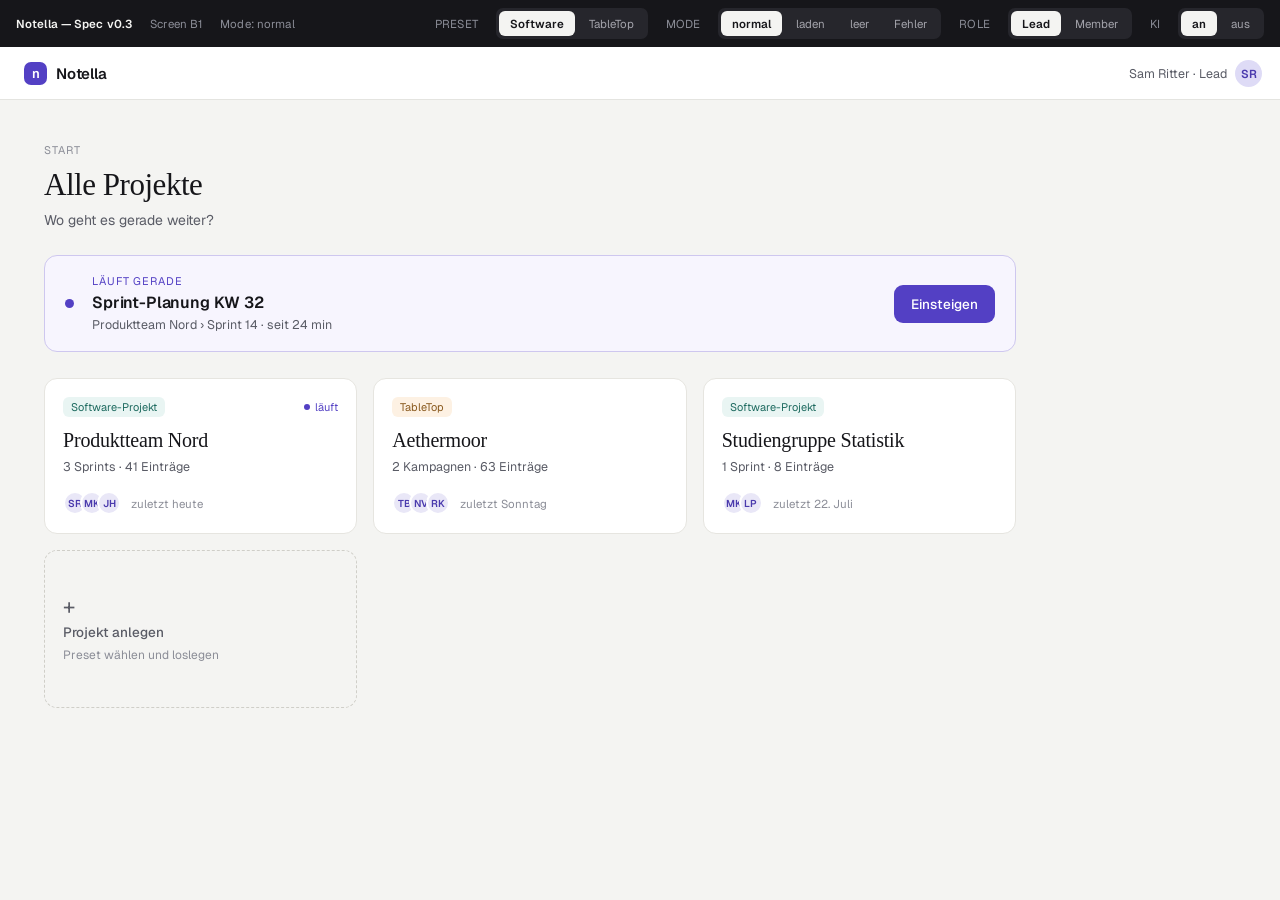
==== commit 7bd5a10b: "feat(mockup): rewrite C1 as notepad meeting room, split E1 into two-phase curation Catches the mocku" ====
--- a/Ideas/Notella/Notella Mockup/index.html
+++ b/Ideas/Notella/Notella Mockup/index.html
@@ -3,7 +3,7 @@
 <head>
   <meta charset="utf-8">
   <meta name="viewport" content="width=device-width, initial-scale=1">
-  <title>Notella Mockup — Phase 2</title>
+  <title>Notella Mockup — Spec v0.3</title>
 
   <link rel="preconnect" href="https://fonts.googleapis.com">
   <link href="https://fonts.googleapis.com/css2?family=Geist:wght@300..700&family=Spectral:ital,wght@0,400;0,500;0,600;1,400&display=swap" rel="stylesheet">
@@ -18,7 +18,7 @@
 
     <!-- Entwickler-Leiste: Preset, Demo-Modus und Rolle umschalten -->
     <div class="dev-bar">
-      <span class="title">Notella — Phase 2</span>
+      <span class="title">Notella — Spec v0.3</span>
       <span class="label">Screen <span id="screen-id">B1</span></span>
       <span class="label">Mode: <span id="mode-id">normal</span></span>
       <span class="spacer"></span>
--- a/Ideas/Notella/Notella Mockup/styles/global.css
+++ b/Ideas/Notella/Notella Mockup/styles/global.css
@@ -44,6 +44,16 @@
   outline: none;
 }
 
+/* Platzhalter im Verfasser (C1). Ein leeres contenteditable hat keinen
+   eigenen Platzhalter — :empty greift nur, solange der Browser noch kein
+   <br> hineingesetzt hat, deshalb zusätzlich der :has()-Fall. */
+[data-placeholder]:empty::before,
+[data-placeholder]:has(> br:only-child)::before {
+  content: attr(data-placeholder);
+  color: #a3a3ab;
+  pointer-events: none;
+}
+
 /* Animations */
 @keyframes npulse {
   0%,
@@ -79,6 +89,19 @@
   }
 }
 
+/* Wie nfade, aber ohne transform. Für Elemente, die absolut oder fixiert
+   positionierte Kinder haben: ein transform — auch translateY(0), das per
+   animation-fill-mode: both dauerhaft stehen bleibt — macht das Element zum
+   Bezugsrahmen dieser Kinder. Genau daran ist die Leinwand in D5 gescheitert. */
+@keyframes nfadeflat {
+  from {
+    opacity: 0;
+  }
+  to {
+    opacity: 1;
+  }
+}
+
 @keyframes nsvgin {
   from {
     opacity: 0;
--- a/Ideas/Notella/Notella Mockup/styles/layout.css
+++ b/Ideas/Notella/Notella Mockup/styles/layout.css
@@ -102,9 +102,14 @@
 
 .app-screen {
   display: none;
-  animation: nfade 200ms ease both;
+  animation: nfadeflat 200ms ease both;
 }
 
+/* Die Bühne braucht eine echte Höhe: D5 legt seine Leinwand mit
+   position: absolute; inset: 0 auf, und die Screens mit min-height: 100%
+   (B3, D2, E1) messen sich an dieser Höhe. Ohne sie bleibt der Screen
+   0 px hoch — der Graph war deshalb unsichtbar. */
 .app-screen.active {
   display: block;
+  height: 100%;
 }
